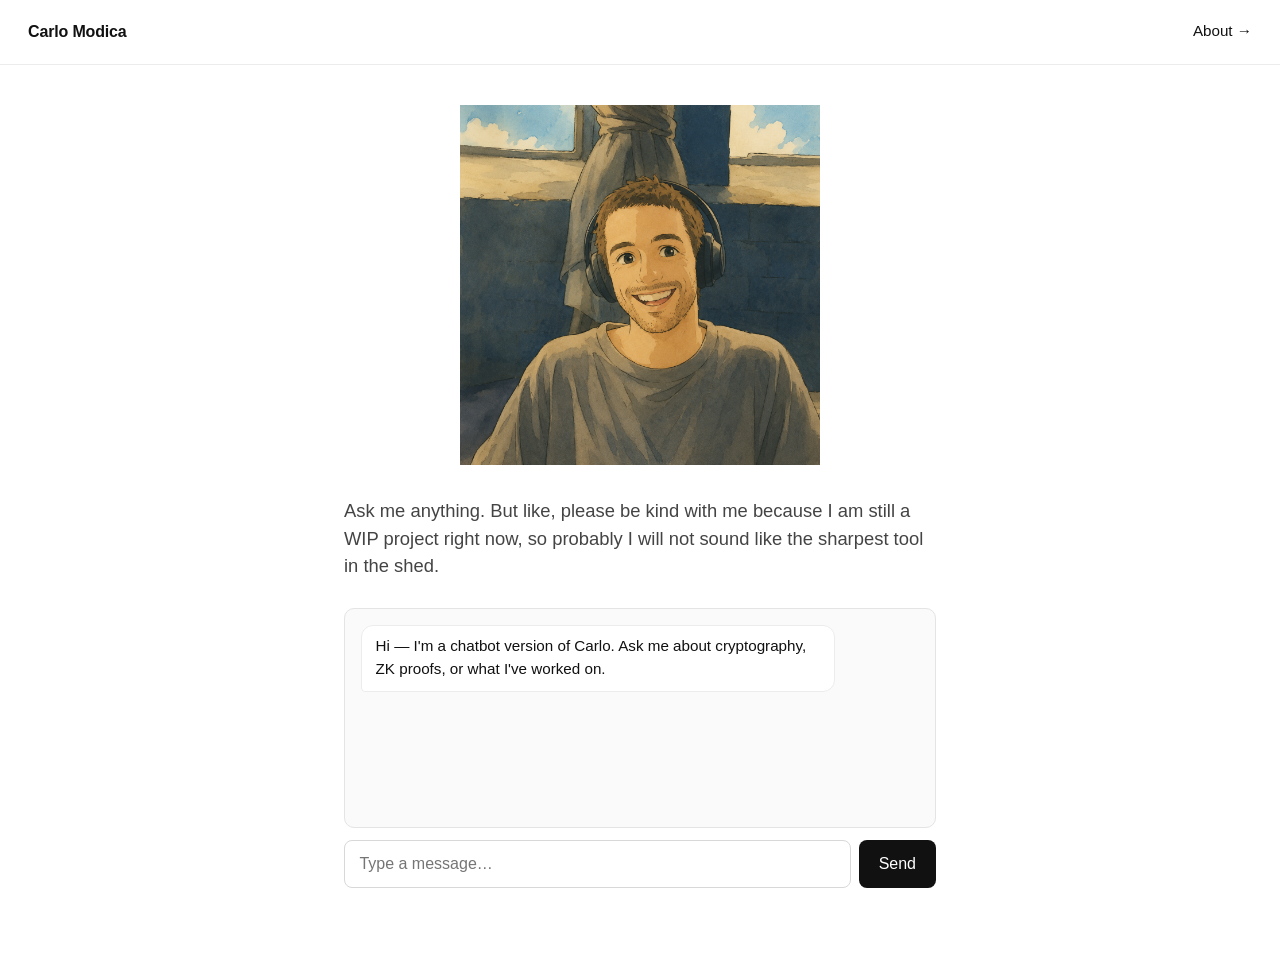
==== index.html @ 48d293ad "Soften landing-page intro with WIP disclaimer Co-Authored-By: Claude Opus 4.7 (1M context) <noreply@" ====
<!DOCTYPE html>
<html lang="en">
<head>
<meta charset="utf-8">
<meta name="viewport" content="width=device-width, initial-scale=1">
<title>Carlo Modica</title>
<link rel="stylesheet" href="landing.css">
</head>
<body>

<header class="top-bar">
  <span class="name">Carlo Modica</span>
  <a href="about.html" class="about-link">About →</a>
</header>

<main class="stage">

  <div class="portrait">
    <img src="carlo.png" alt="Portrait of Carlo Modica">
  </div>

  <p class="intro">Ask me anything. But like, please be kind with me because I am still a WIP project right now, so probably I will not sound like the sharpest tool in the shed.</p>

  <section class="chat" aria-label="Chat with Carlo">
    <div class="messages" id="messages" role="log" aria-live="polite">
      <div class="msg msg-bot">Hi — I'm a chatbot version of Carlo. Ask me about cryptography, ZK proofs, or what I've worked on.</div>
    </div>
    <form class="composer" id="composer" autocomplete="off">
      <input
        type="text"
        id="input"
        name="message"
        placeholder="Type a message…"
        aria-label="Message"
        maxlength="800"
        required
      />
      <button type="submit" id="send" aria-label="Send">Send</button>
    </form>
    <p class="hint" id="hint"></p>
  </section>

</main>

<script>
  // Cloudflare quick tunnel — rotates every cloudflared restart.
  // Switch to a stable named tunnel when ready.
  const API_URL = "https://troubleshooting-subsequently-byte-perry.trycloudflare.com/chat";
  const MAX_HISTORY_TURNS = 6;

  const form = document.getElementById('composer');
  const input = document.getElementById('input');
  const send = document.getElementById('send');
  const messages = document.getElementById('messages');
  const hint = document.getElementById('hint');

  const history = [];

  function append(role, text) {
    const div = document.createElement('div');
    div.className = 'msg ' + (role === 'user' ? 'msg-user' : 'msg-bot');
    div.textContent = text;
    messages.appendChild(div);
    messages.scrollTop = messages.scrollHeight;
    return div;
  }

  form.addEventListener('submit', async (e) => {
    e.preventDefault();
    const text = input.value.trim();
    if (!text) return;

    append('user', text);
    input.value = '';
    history.push({ role: 'user', content: text });

    send.disabled = true;
    const pending = append('bot', '…');
    hint.textContent = '';

    try {
      const res = await fetch(API_URL, {
        method: 'POST',
        headers: { 'Content-Type': 'application/json' },
        body: JSON.stringify({
          message: text,
          history: history.slice(0, -1).slice(-2 * MAX_HISTORY_TURNS),
        }),
      });

      if (res.status === 429) {
        pending.textContent = "I'm rate-limited right now — give me a minute.";
        history.pop();
        return;
      }
      if (!res.ok) throw new Error('HTTP ' + res.status);

      const data = await res.json();
      pending.textContent = data.reply;
      history.push({ role: 'assistant', content: data.reply });
      history.splice(0, Math.max(0, history.length - 2 * MAX_HISTORY_TURNS));
    } catch (err) {
      pending.textContent = "I'm offline right now — try again later.";
      history.pop();
    } finally {
      send.disabled = false;
      input.focus();
    }
  });
</script>

</body>
</html>
---- landing.css ----
* { box-sizing: border-box; }

html, body {
  margin: 0;
  padding: 0;
  background: #ffffff;
  color: #111111;
  font-family: -apple-system, BlinkMacSystemFont, "Segoe UI", Roboto, "Helvetica Neue", Arial, sans-serif;
  font-size: 16px;
  line-height: 1.5;
  -webkit-font-smoothing: antialiased;
  min-height: 100vh;
}

.top-bar {
  display: flex;
  justify-content: space-between;
  align-items: center;
  padding: 1.25rem 1.75rem;
  border-bottom: 1px solid #ececec;
}

.name {
  font-weight: 600;
  letter-spacing: -0.01em;
}

.about-link {
  color: #111;
  text-decoration: none;
  font-size: 0.95rem;
  border-bottom: 1px solid transparent;
  transition: border-color 0.15s ease;
}

.about-link:hover {
  border-bottom-color: #111;
}

.stage {
  max-width: 640px;
  margin: 0 auto;
  padding: 2.5rem 1.5rem 4rem;
  display: flex;
  flex-direction: column;
  align-items: center;
}

.portrait {
  width: min(360px, 80vw);
  height: min(360px, 80vw);
  margin-bottom: 2rem;
  overflow: hidden;
}

.portrait img {
  width: 100%;
  height: 100%;
  object-fit: cover;
  display: block;
}

.intro {
  font-size: 1.15rem;
  margin: 0 0 1.75rem;
  color: #444;
}

.chat {
  width: 100%;
  display: flex;
  flex-direction: column;
}

.messages {
  border: 1px solid #e4e4e4;
  border-radius: 10px;
  padding: 1rem;
  min-height: 220px;
  max-height: 400px;
  overflow-y: auto;
  background: #fafafa;
  display: flex;
  flex-direction: column;
  gap: 0.6rem;
}

.msg {
  max-width: 85%;
  padding: 0.6rem 0.85rem;
  border-radius: 12px;
  font-size: 0.95rem;
  word-wrap: break-word;
}

.msg-bot {
  background: #ffffff;
  border: 1px solid #ececec;
  align-self: flex-start;
  border-bottom-left-radius: 4px;
}

.msg-user {
  background: #111;
  color: #fff;
  align-self: flex-end;
  border-bottom-right-radius: 4px;
}

.composer {
  display: flex;
  gap: 0.5rem;
  margin-top: 0.75rem;
}

.composer input[type="text"] {
  flex: 1;
  padding: 0.7rem 0.9rem;
  border: 1px solid #d8d8d8;
  border-radius: 8px;
  font: inherit;
  background: #fff;
  color: #111;
}

.composer input[type="text"]:focus {
  outline: none;
  border-color: #111;
}

.composer button {
  padding: 0.7rem 1.25rem;
  background: #111;
  color: #fff;
  border: none;
  border-radius: 8px;
  font: inherit;
  cursor: pointer;
}

.composer button:hover {
  background: #333;
}

.hint {
  margin: 0.75rem 0 0;
  font-size: 0.8rem;
  color: #888;
  text-align: center;
}
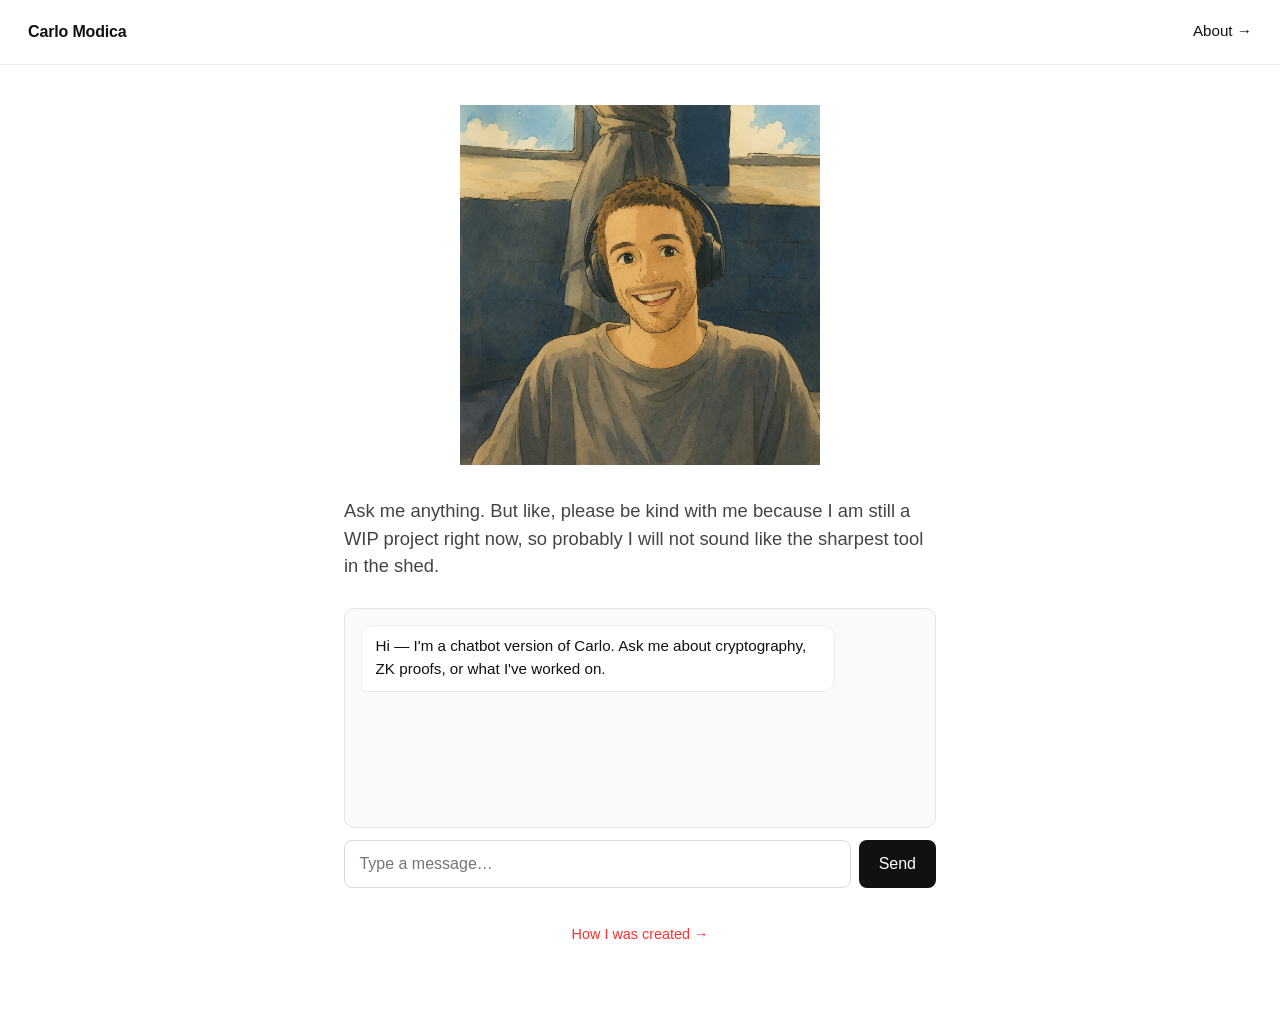
==== commit 810aad03: "Add 'How I was created' page explaining the chatbot stack New deep-dive page (linked as a red link f" ====
--- a/index.html
+++ b/index.html
@@ -3,8 +3,11 @@
 <head>
 <meta charset="utf-8">
 <meta name="viewport" content="width=device-width, initial-scale=1">
+<meta name="description" content="Carlo Modica — cryptographer working on ZK proofs and distributed systems. Chat with a chatbot version of me.">
 <title>Carlo Modica</title>
 <link rel="stylesheet" href="landing.css">
+<script data-goatcounter="https://camofu.goatcounter.com/count"
+        async src="//gc.zgo.at/count.js"></script>
 </head>
 <body>
 
@@ -40,12 +43,13 @@
     <p class="hint" id="hint"></p>
   </section>
 
+  <p class="made-link"><a href="how-i-was-created.html">How I was created →</a></p>
+
 </main>
 
 <script>
-  // Cloudflare quick tunnel — rotates every cloudflared restart.
-  // Switch to a stable named tunnel when ready.
-  const API_URL = "https://troubleshooting-subsequently-byte-perry.trycloudflare.com/chat";
+  // Stable Tailscale Funnel — fixed URL, auto-restored on every reboot by tailscaled.
+  const API_URL = "https://carlo-friend.tail71351e.ts.net/chat";
   const MAX_HISTORY_TURNS = 6;
 
   const form = document.getElementById('composer');
--- a/landing.css
+++ b/landing.css
@@ -148,3 +148,20 @@
   color: #888;
   text-align: center;
 }
+
+.made-link {
+  margin: 1.5rem 0 0;
+  text-align: center;
+  font-size: 0.9rem;
+}
+
+.made-link a {
+  color: #ff3030;
+  text-decoration: none;
+  border-bottom: 1px solid transparent;
+  transition: border-color 0.15s ease;
+}
+
+.made-link a:hover {
+  border-bottom-color: #ff3030;
+}
